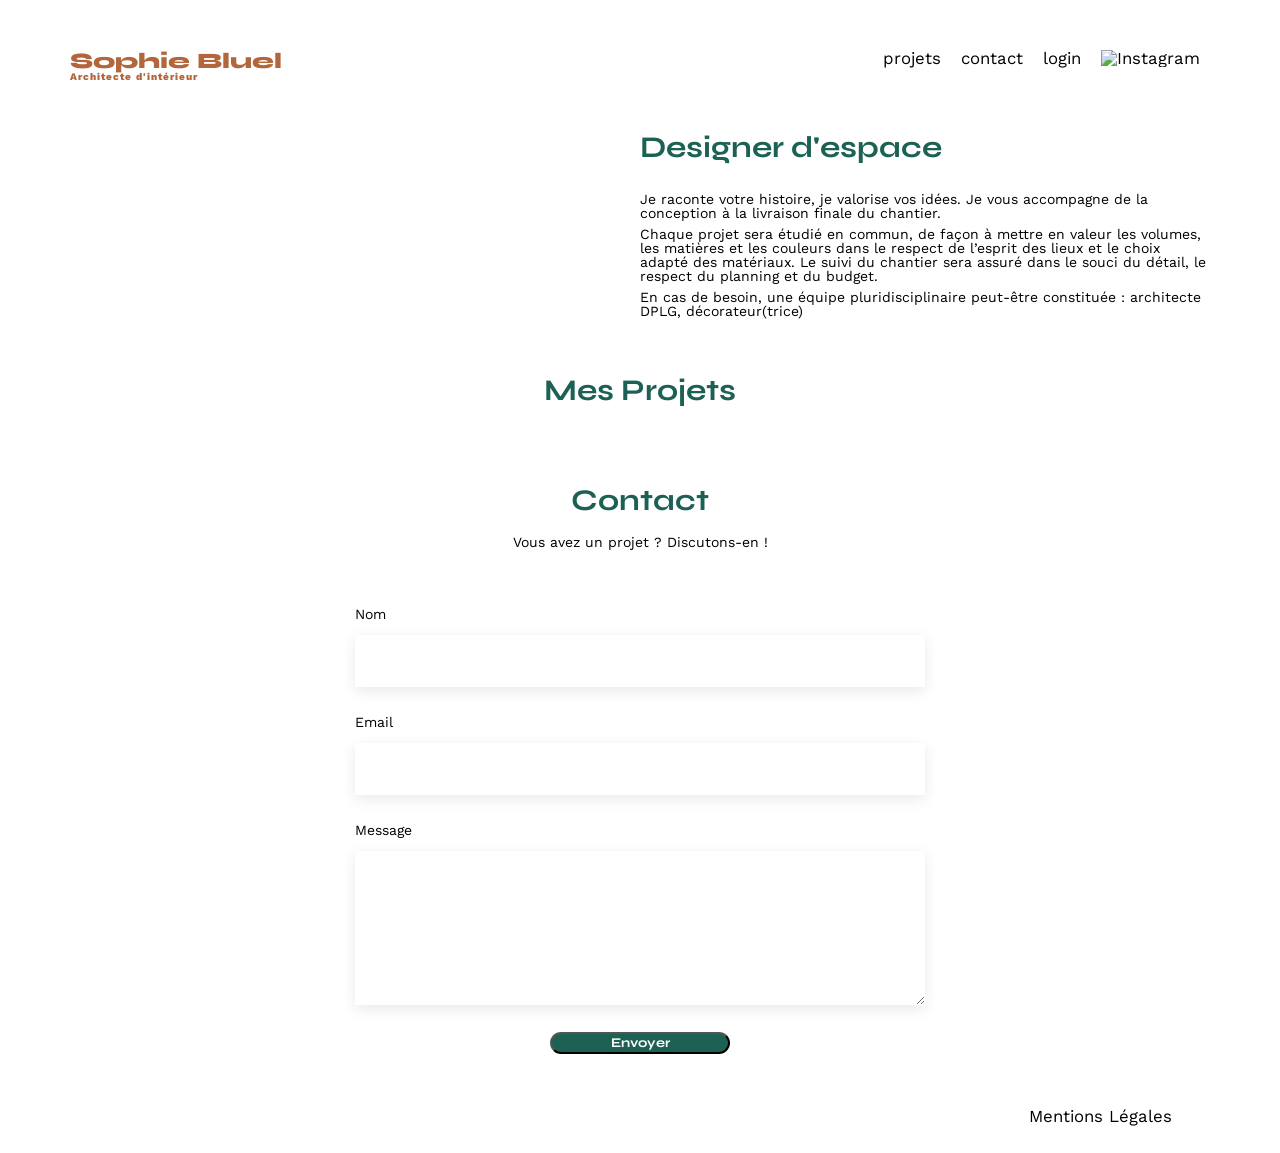
==== FrontEnd/index.html @ 02e087bb "Commit #2 — Affichage dynamique des travaux → ✅ FONCTIONNEL" ====
<!DOCTYPE html>
<html lang="fr">

<head>
	<meta charset="UTF-8">
	<title>Sophie Bluel - Architecte d'intérieur</title>
	<meta name="viewport" content="width=device-width, initial-scale=1.0">
	<link rel="preconnect" href="https://fonts.googleapis.com">
	<link rel="preconnect" href="https://fonts.gstatic.com" crossorigin>
	<link href="https://fonts.googleapis.com/css2?family=Syne:wght@700;800&family=Work+Sans&display=swap"
		rel="stylesheet">
	<meta name="description" content="">
	<link rel="stylesheet" href="./assets/style.css">
	<script src="assets/scripts/traveaux.js" defer></script>
</head>

<body>
	<header>
		<h1>Sophie Bluel <span>Architecte d'intérieur</span></h1>
		<nav>
			<ul>
				<li>projets</li>
				<li>contact</li>
				<li>login</li>
				<li><img src="./assets/icons/instagram.png" alt="Instagram"></li>
			</ul>
		</nav>
	</header>
	<main>
		<section id="introduction">
			<figure>
				<img src="./assets/images/sophie-bluel.png" alt="">
			</figure>
			<article>
				<h2>Designer d'espace</h2>
				<p>Je raconte votre histoire, je valorise vos idées. Je vous accompagne de la conception à la livraison
					finale du chantier.</p>
				<p>Chaque projet sera étudié en commun, de façon à mettre en valeur les volumes, les matières et les
					couleurs dans le respect de l’esprit des lieux et le choix adapté des matériaux. Le suivi du
					chantier sera assuré dans le souci du détail, le respect du planning et du budget.</p>
				<p>En cas de besoin, une équipe pluridisciplinaire peut-être constituée : architecte DPLG,
					décorateur(trice)</p>
			</article>
		</section>
		<section id="portfolio">
			<h2>Mes Projets</h2>
			<div class="gallery">
			</div>
		</section>
		<section id="contact">
			<h2>Contact</h2>
			<p>Vous avez un projet ? Discutons-en !</p>
			<form action="#" method="post">
				<label for="name">Nom</label>
				<input type="text" name="name" id="name">
				<label for="email">Email</label>
				<input type="email" name="email" id="email">
				<label for="message">Message</label>
				<textarea name="message" id="message" cols="30" rows="10"></textarea>
				<button type="submit" value="Envoyer">Envoyer</button>
			</form>
		</section>
	</main>

	<footer>
		<nav>
			<ul>
				<li>Mentions Légales</li>
			</ul>
		</nav>
	</footer>
</body>

</html>
---- FrontEnd/assets/style.css ----
/* http://meyerweb.com/eric/tools/css/reset/
   v2.0 | 20110126
   License: none (public domain)
*/

html,
body,
div,
span,
applet,
object,
iframe,
h1,
h2,
h3,
h4,
h5,
h6,
p,
blockquote,
pre,
a,
abbr,
acronym,
address,
big,
cite,
code,
del,
dfn,
em,
img,
ins,
kbd,
q,
s,
samp,
small,
strike,
strong,
sub,
sup,
tt,
var,
b,
u,
i,
center,
dl,
dt,
dd,
ol,
ul,
li,
fieldset,
form,
label,
legend,
table,
caption,
tbody,
tfoot,
thead,
tr,
th,
td,
article,
aside,
canvas,
details,
embed,
figure,
figcaption,
footer,
header,
hgroup,
menu,
nav,
output,
ruby,
section,
summary,
time,
mark,
audio,
video {
  margin: 0;
  padding: 0;
  border: 0;
  font-size: 100%;
  font: inherit;
  vertical-align: baseline;
}
/* HTML5 display-role reset for older browsers */
article,
aside,
details,
figcaption,
figure,
footer,
header,
hgroup,
menu,
nav,
section {
  display: block;
}
body {
  line-height: 1;
}
ol,
ul {
  list-style: none;
}
blockquote,
q {
  quotes: none;
}
blockquote:before,
blockquote:after,
q:before,
q:after {
  content: "";
  content: none;
}
table {
  border-collapse: collapse;
  border-spacing: 0;
}
/** end reset css**/
body {
  max-width: 1140px;
  margin: auto;
  font-family: "Work Sans";
  font-size: 14px;
}
header {
  display: flex;
  justify-content: space-between;
  margin: 50px 0;
}
section {
  margin: 50px 0;
}

h1 {
  display: flex;
  flex-direction: column;
  font-family: "Syne";
  font-size: 22px;
  font-weight: 800;
  color: #b1663c;
}

h1 > span {
  font-family: "Work Sans";
  font-size: 10px;
  letter-spacing: 0.1em;
}

h2 {
  font-family: "Syne";
  font-weight: 700;
  font-size: 30px;
  color: #1d6154;
}
nav ul {
  display: flex;
  align-items: center;
  list-style-type: none;
}
nav li {
  padding: 0 10px;
  font-size: 1.2em;
}

li:hover {
  color: #b1663c;
}
#introduction {
  display: flex;
  align-items: center;
}
#introduction figure {
  flex: 1;
}
#introduction img {
  display: block;
  margin: auto;
  width: 80%;
}

#introduction article {
  flex: 1;
}
#introduction h2 {
  margin-bottom: 1em;
}

#introduction p {
  margin-bottom: 0.5em;
}
#portfolio h2 {
  text-align: center;
  margin-bottom: 1em;
}
.gallery {
  width: 100%;
  display: grid;
  grid-template-columns: 1fr 1fr 1fr;
  grid-column-gap: 20px;
  grid-row-gap: 20px;
}

.gallery img {
  width: 100%;
}
#contact {
  width: 50%;
  margin: auto;
}
#contact > * {
  text-align: center;
}
#contact h2 {
  margin-bottom: 20px;
}
#contact form {
  text-align: left;
  margin-top: 30px;
  display: flex;
  flex-direction: column;
}

#contact input {
  height: 50px;
  font-size: 1.2em;
  border: none;
  box-shadow: 0px 4px 14px rgba(0, 0, 0, 0.09);
}
#contact label {
  margin: 2em 0 1em 0;
}
#contact textarea {
  border: none;
  box-shadow: 0px 4px 14px rgba(0, 0, 0, 0.09);
}

button[type="submit"] {
  font-family: "Syne";
  font-weight: 700;
  color: white;
  background-color: #1d6154;
  margin: 2em auto;
  width: 180px;
  text-align: center;
  border-radius: 60px;
}

footer nav ul {
  display: flex;
  justify-content: flex-end;
  margin: 2em;
}
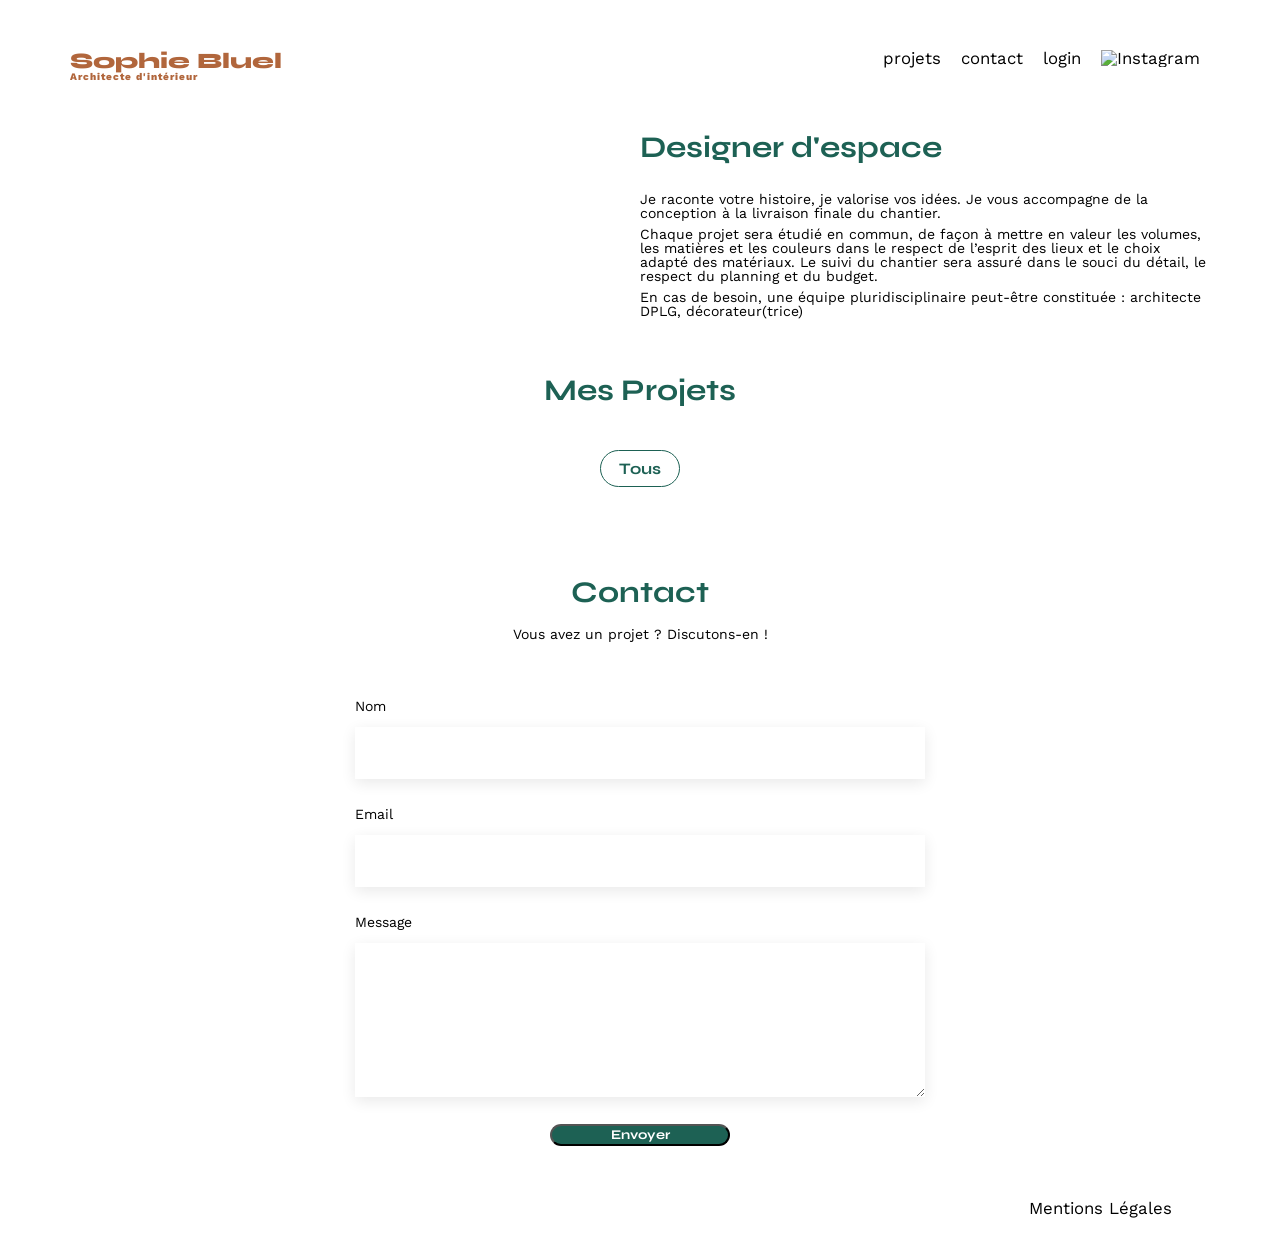
==== commit 998afd93: "Commit #3  Création de la liste des filtres + CSS des filtres" ====
--- a/FrontEnd/index.html
+++ b/FrontEnd/index.html
@@ -44,6 +44,8 @@
 		</section>
 		<section id="portfolio">
 			<h2>Mes Projets</h2>
+			<div class="filters">
+			</div>
 			<div class="gallery">
 			</div>
 		</section>
--- a/FrontEnd/assets/style.css
+++ b/FrontEnd/assets/style.css
@@ -262,3 +262,31 @@
   justify-content: flex-end;
   margin: 2em;
 }
+.filters {
+  display: flex;
+  flex-direction: row;
+  justify-content: center;
+  gap: 20px;
+  padding-bottom: 40px;
+  padding-top: 15px;
+}
+.filters button {
+  border: solid 1px #1d6154;
+  background-color: white;
+  border-radius: 22px;
+  color: #1d6154;
+  font-size: 16px;
+  font-weight: 700;
+  padding: 8px 18px;
+  font-family: "Syne";
+}
+.filters button:hover {
+  cursor: pointer;
+  color: white;
+  background-color: #1d6154;
+}
+.filters button.selected {
+  cursor: pointer;
+  color: white;
+  background-color: #1d6154;
+}
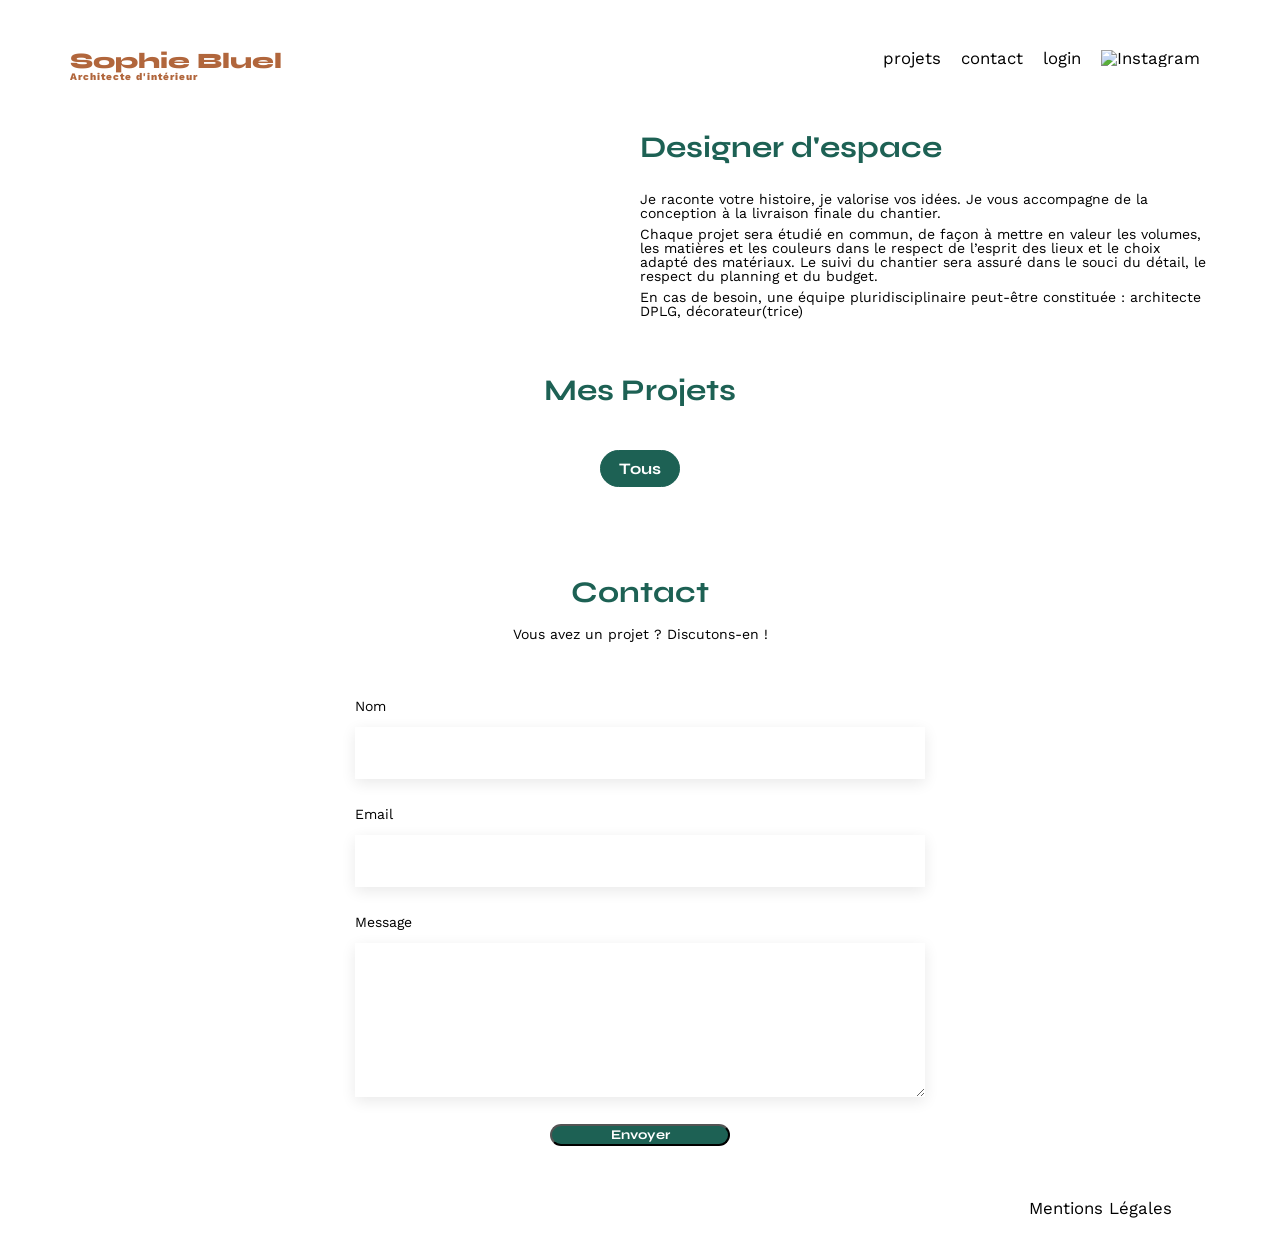
==== commit 3d1f8c01: "Commit #5 création de la page Login" ====
--- a/FrontEnd/index.html
+++ b/FrontEnd/index.html
@@ -11,7 +11,7 @@
 		rel="stylesheet">
 	<meta name="description" content="">
 	<link rel="stylesheet" href="./assets/style.css">
-	<script src="assets/scripts/traveaux.js" defer></script>
+	<script src="assets/scripts/index.js" defer></script>
 </head>
 
 <body>
@@ -19,10 +19,11 @@
 		<h1>Sophie Bluel <span>Architecte d'intérieur</span></h1>
 		<nav>
 			<ul>
-				<li>projets</li>
-				<li>contact</li>
-				<li>login</li>
-				<li><img src="./assets/icons/instagram.png" alt="Instagram"></li>
+				<li><a href="index.html">projets</a></li>
+				<li><a href="#contact">contact</a></li>
+				<li><a href="login.html">login</a> </li>
+				<li><a href="https://www.instagram.com/?hl=fr"><img src="./assets/icons/instagram.png"
+							alt="Instagram"></a></li>
 			</ul>
 		</nav>
 	</header>
--- a/FrontEnd/assets/style.css
+++ b/FrontEnd/assets/style.css
@@ -172,6 +172,11 @@
 nav li {
   padding: 0 10px;
   font-size: 1.2em;
+  row-gap: 44px;
+}
+nav img {
+  height: 20px;
+  width: 20px;
 }
 
 li:hover {
@@ -262,6 +267,8 @@
   justify-content: flex-end;
   margin: 2em;
 }
+/***************AJOUT*******************/
+/******* filtre*******/
 .filters {
   display: flex;
   flex-direction: row;
@@ -290,3 +297,65 @@
   color: white;
   background-color: #1d6154;
 }
+a {
+  color: black;
+  text-decoration: none;
+  font-weight: 400;
+}
+a:hover {
+  cursor: pointer;
+  font-weight: 600;
+}
+/************page login*******/
+#login {
+  display: flex;
+  flex-direction: column;
+  align-items: center;
+}
+#login form {
+  display: flex;
+  flex-direction: column;
+}
+#login input {
+  border: none;
+  box-shadow: 0px 4px 14px 0px #00000017;
+  width: 380px;
+  height: 50px;
+  font-size: 25px;
+  margin-bottom: 30px;
+}
+#login a {
+  cursor: pointer;
+  text-decoration: underline;
+  align-self: center;
+  margin-bottom: 300px;
+}
+#login button {
+  border: solid 1px #1d6154;
+  background-color: #1d6154;
+  border-radius: 22px;
+  color: white;
+  font-size: 16px;
+  font-weight: 700;
+  padding: 8px 18px;
+  font-family: "Syne";
+  cursor: pointer;
+}
+#login h2 {
+  padding-bottom: 60px;
+}
+#login label {
+  margin-bottom: 10px;
+}
+.body-login {
+  background-color: #fffef8;
+  width: 100%;
+}
+.body-login header {
+  margin-bottom: 100px;
+}
+.body-login footer {
+  background-color: white;
+  height: 60px;
+  width: 100%;
+}
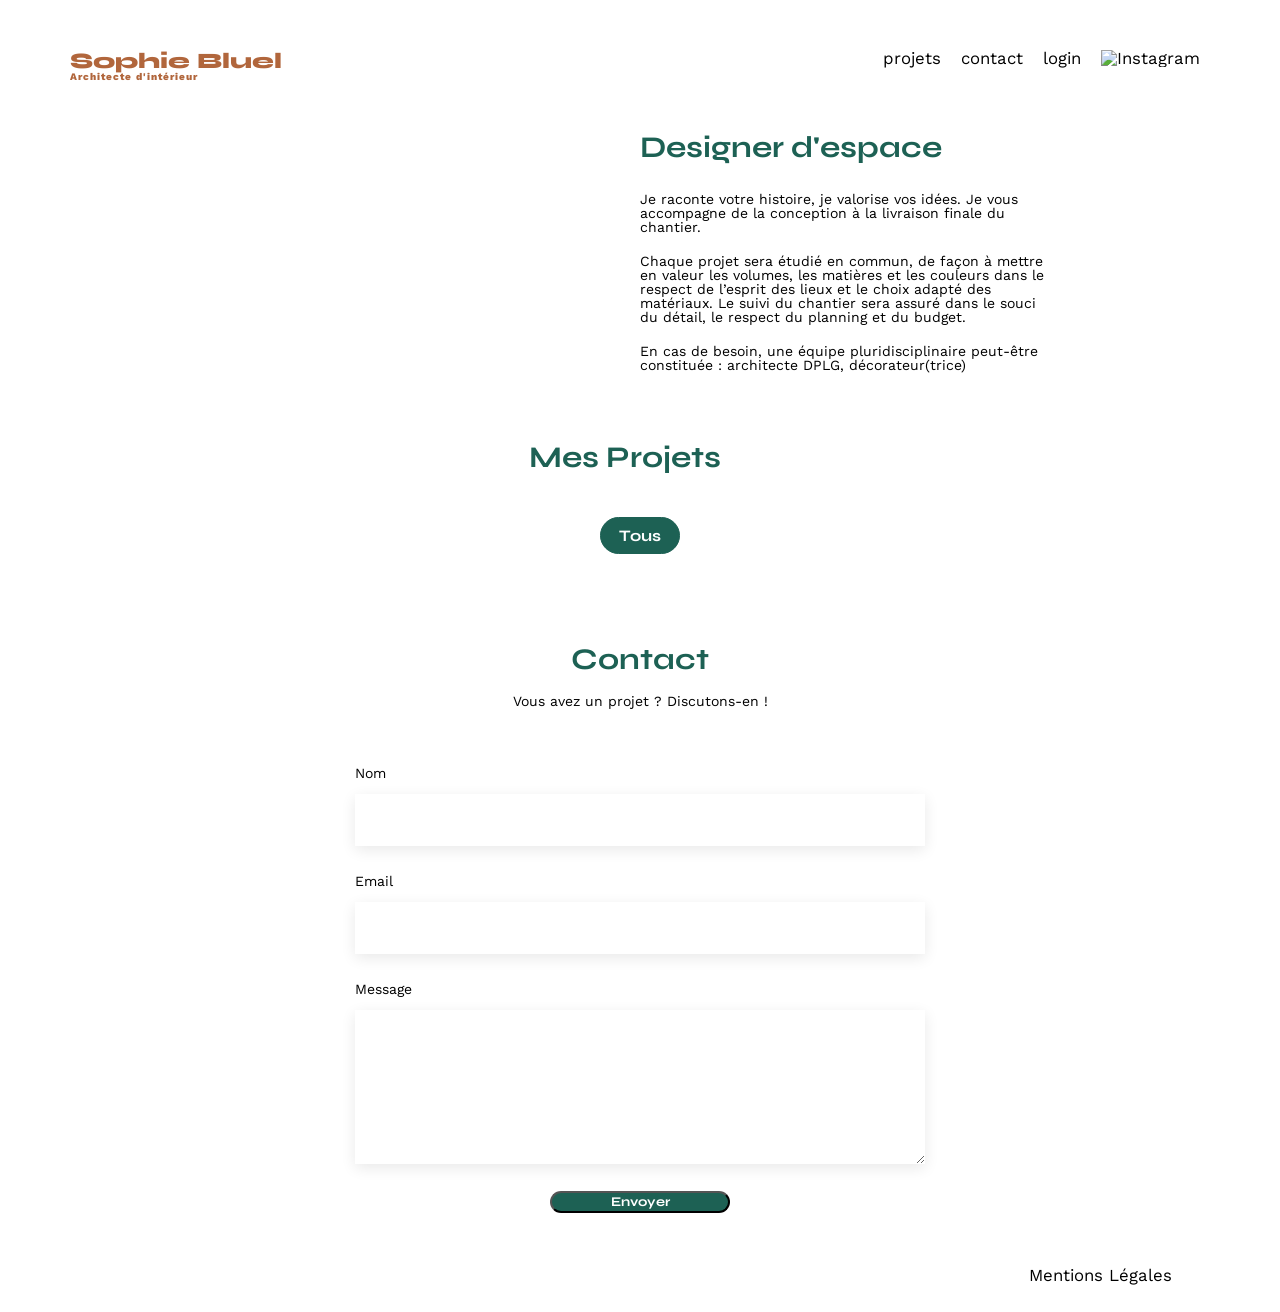
==== commit 8680d5a4: "Commits #6 page login fonctionel + generation elements utilisateur connecter ok" ====
--- a/FrontEnd/index.html
+++ b/FrontEnd/index.html
@@ -11,11 +11,12 @@
 		rel="stylesheet">
 	<meta name="description" content="">
 	<link rel="stylesheet" href="./assets/style.css">
+	<script src="./assets/scripts/authentification.js" defer></script>
 	<script src="assets/scripts/index.js" defer></script>
 </head>
 
 <body>
-	<header>
+	<header id="index">
 		<h1>Sophie Bluel <span>Architecte d'intérieur</span></h1>
 		<nav>
 			<ul>
@@ -44,7 +45,9 @@
 			</article>
 		</section>
 		<section id="portfolio">
-			<h2>Mes Projets</h2>
+			<div class="portfolio-title">
+				<h2>Mes Projets</h2>
+			</div>
 			<div class="filters">
 			</div>
 			<div class="gallery">
--- a/FrontEnd/assets/style.css
+++ b/FrontEnd/assets/style.css
@@ -198,6 +198,10 @@
 #introduction article {
   flex: 1;
 }
+#introduction article p {
+  max-width: 404px;
+  margin: 20px 0;
+}
 #introduction h2 {
   margin-bottom: 1em;
 }
@@ -347,6 +351,27 @@
 #login label {
   margin-bottom: 10px;
 }
+#message-erreur-connexion {
+  min-height: 24px;
+  color: red;
+  font-size: 20px;
+  padding: 10px 0;
+  margin-bottom: 20px;
+  text-align: center;
+}
+.attention {
+  border: solid 1px black;
+  animation: attention 0.8s ease-in-out 3;
+}
+@keyframes attention {
+  0%,
+  100% {
+    opacity: 1;
+  }
+  50% {
+    opacity: 0.3;
+  }
+}
 .body-login {
   background-color: #fffef8;
   width: 100%;
@@ -359,3 +384,35 @@
   height: 60px;
   width: 100%;
 }
+/****** mode utilisateur connecter*******/
+/*mode-edition*/
+.mode-edition {
+  display: flex;
+  justify-content: center;
+  align-items: center;
+  width: 100%;
+  height: 60px;
+  background-color: black;
+  color: white;
+}
+.mode-edition img {
+  height: 16px;
+  width: 16px;
+  padding-right: 5px;
+}
+/*modifier*/
+.portfolio-title {
+  display: flex;
+  justify-content: center;
+  align-items: center;
+}
+.portfolio-title img,
+.portfolio-title p {
+  padding-bottom: 30px;
+}
+.portfolio-title h2 {
+  padding-right: 30px;
+}
+.portfolio-title img {
+  padding-right: 5px;
+}
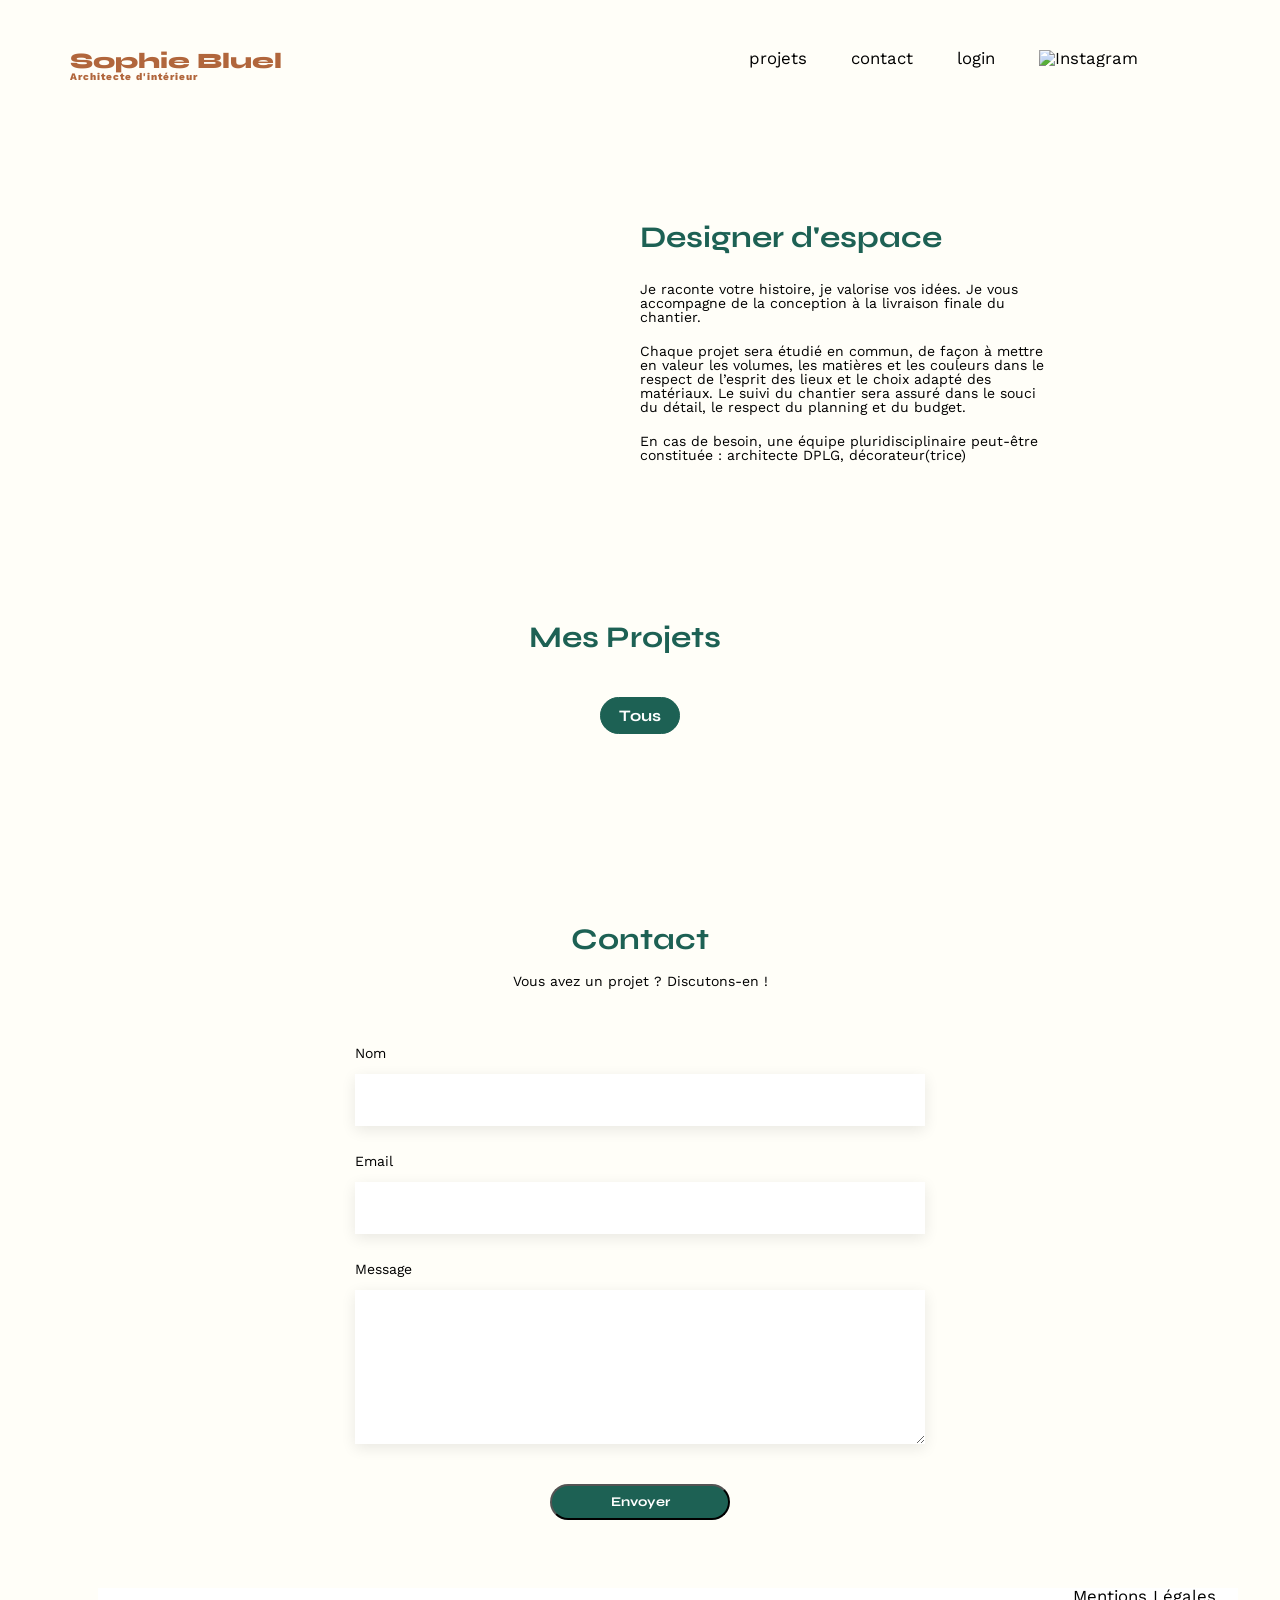
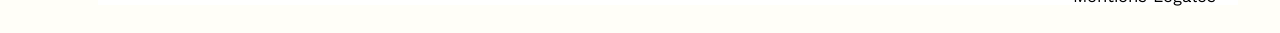
==== commit 88743a87: "Commit #11 V1.0 final" ====
--- a/FrontEnd/index.html
+++ b/FrontEnd/index.html
@@ -13,12 +13,13 @@
 	<link rel="stylesheet" href="./assets/style.css">
 	<script src="./assets/scripts/authentification.js" defer></script>
 	<script src="assets/scripts/index.js" defer></script>
+	<script src="assets/scripts/modale.js" defer></script>
 </head>
 
 <body>
 	<header id="index">
 		<h1>Sophie Bluel <span>Architecte d'intérieur</span></h1>
-		<nav>
+		<nav aria-label="Navigation principale">
 			<ul>
 				<li><a href="index.html">projets</a></li>
 				<li><a href="#contact">contact</a></li>
@@ -67,9 +68,13 @@
 			</form>
 		</section>
 	</main>
+	<div class="overlay cache">
+		<div class="modale">
+		</div>
+	</div>
 
 	<footer>
-		<nav>
+		<nav aria-label="Liens légaux">
 			<ul>
 				<li>Mentions Légales</li>
 			</ul>
--- a/FrontEnd/assets/style.css
+++ b/FrontEnd/assets/style.css
@@ -107,6 +107,7 @@
 }
 body {
   line-height: 1;
+  background-color: #fffef8;
 }
 ol,
 ul {
@@ -139,8 +140,11 @@
   justify-content: space-between;
   margin: 50px 0;
 }
+header nav {
+  margin-right: 50px;
+}
 section {
-  margin: 50px 0;
+  margin: 140px 0;
 }
 
 h1 {
@@ -170,7 +174,7 @@
   list-style-type: none;
 }
 nav li {
-  padding: 0 10px;
+  padding: 0 22px;
   font-size: 1.2em;
   row-gap: 44px;
 }
@@ -260,8 +264,9 @@
   font-weight: 700;
   color: white;
   background-color: #1d6154;
-  margin: 2em auto;
+  margin: 3em auto;
   width: 180px;
+  height: 36px;
   text-align: center;
   border-radius: 60px;
 }
@@ -270,6 +275,8 @@
   display: flex;
   justify-content: flex-end;
   margin: 2em;
+  background-color: white;
+  width: 100%;
 }
 /***************AJOUT*******************/
 /******* filtre*******/
@@ -278,7 +285,7 @@
   flex-direction: row;
   justify-content: center;
   gap: 20px;
-  padding-bottom: 40px;
+  padding-bottom: 50px;
   padding-top: 15px;
 }
 .filters button {
@@ -416,3 +423,214 @@
 .portfolio-title img {
   padding-right: 5px;
 }
+.portfolio-title p:hover {
+  cursor: pointer;
+}
+/**** modale *****/
+
+.overlay {
+  position: fixed;
+  inset: 0;
+  display: flex;
+  justify-content: center;
+  align-items: center;
+  background-color: rgba(0, 0, 0, 0.4);
+}
+.cache {
+  display: none;
+}
+
+.fermer-modale {
+  position: absolute;
+  top: 35px;
+  right: 35px;
+  background-color: transparent;
+  border-style: none;
+  cursor: pointer;
+}
+.modale {
+  position: relative;
+  width: 630px;
+  min-height: 688px;
+  height: auto;
+  border-radius: 10px;
+  background-color: white;
+  /*border-bottom: 1px solid gray;*/
+}
+.galerie {
+  display: grid;
+  grid-template-columns: repeat(5, 1fr);
+  grid-template-rows: repeat(3, 1fr);
+
+  margin: 0 105px;
+  gap: 30px 10px;
+  padding-bottom: 65px;
+  border-bottom: 1px solid #ccc;
+}
+
+.photo > img {
+  width: 100%;
+  aspect-ratio: 3 / 4;
+  object-fit: cover;
+}
+.photo button {
+  cursor: pointer;
+}
+.photo button img {
+  width: 17px;
+  height: 17px;
+}
+.photo {
+  position: relative;
+}
+
+.photo button {
+  position: absolute;
+  top: 4px;
+  right: 1.5px;
+  background-color: transparent;
+  border-style: none;
+}
+
+.modale h2 {
+  margin-top: 60px;
+  margin-bottom: 45px;
+  color: black;
+  font-weight: 400;
+  text-align: center;
+  font-family: "Work Sans";
+}
+.ajouter-photo {
+  border: solid 1px #1d6154;
+  background-color: #1d6154;
+  color: white;
+  border-radius: 22px;
+  font-family: "Syne";
+  font-size: 14px;
+  font-weight: 700;
+  padding: 10px 49px;
+  cursor: pointer;
+
+  display: flex;
+  margin: 35px auto 0;
+}
+/**** modale2 ****/
+.modale2 {
+  position: relative;
+  width: 630px;
+  min-height: 665px;
+  height: auto;
+  border-radius: 10px;
+  background-color: white;
+}
+.modale2 form {
+  display: flex;
+  flex-direction: column;
+  margin: 0 105px;
+}
+.retour-modale {
+  position: absolute;
+  top: 35px;
+  left: 35px;
+  background-color: transparent;
+  border-style: none;
+  cursor: pointer;
+}
+.modale2 form #photo {
+  width: 100%;
+  height: 170px;
+  margin-bottom: 30px;
+}
+.modale2 form label {
+  font-family: "Work Sans";
+  font-size: 14px;
+  font-weight: 500;
+  margin-bottom: 10px;
+}
+
+.modale2 form input,
+.modale2 form select {
+  border-style: none;
+  background-color: white;
+  box-shadow: 0px 4px 14px 0px #00000020;
+  height: 50px;
+}
+.modale2 form input[type="file"] {
+  display: none;
+}
+.modale2 input {
+  margin-bottom: 21px;
+}
+.zone-image {
+  display: flex;
+  flex-direction: column;
+  background-color: #e8f1f6;
+  justify-content: center;
+  align-items: center;
+  height: 170px;
+  margin-bottom: 30px;
+}
+.zone-image p {
+  font-size: 10px;
+  font-weight: 400;
+  font-family: "Work Sans";
+  gap: 7px;
+}
+.zone-image button {
+  height: 36px;
+  width: 173px;
+  color: white;
+  background-color: #cbd6dc;
+  color: #306685;
+  border-style: none;
+  border-radius: 50px;
+  margin-bottom: 7px;
+  cursor: pointer;
+  font-weight: 500;
+  font-family: "Work Sans";
+  font-size: 14px;
+}
+.zone-image img {
+  width: 76px;
+  height: 76px;
+  margin-bottom: 6px;
+}
+.zone-image .preview {
+  width: auto;
+  height: 100%;
+  object-fit: cover;
+  margin: 0;
+}
+.separation {
+  border-bottom: 1px solid grey;
+  padding: 20px 0 32px 0;
+}
+.disabled[type="submit"] {
+  height: 36px;
+  width: 237px;
+  color: white;
+  background-color: #a7a7a7;
+  font-weight: 700;
+  border-style: none;
+  margin-top: 35px;
+  font-family: "Syne";
+}
+.activated[type="submit"] {
+  border: solid 1px #1d6154;
+  background-color: #1d6154;
+  color: white;
+  font-family: "Syne";
+  font-size: 14px;
+  font-weight: 700;
+  width: 237px;
+  cursor: pointer;
+}
+.modale2 h2 {
+  color: black;
+  font-weight: 400;
+  text-align: center;
+  font-family: "Work Sans";
+  margin-top: 60px;
+  margin-bottom: 30px;
+  font-size: 26px;
+}
